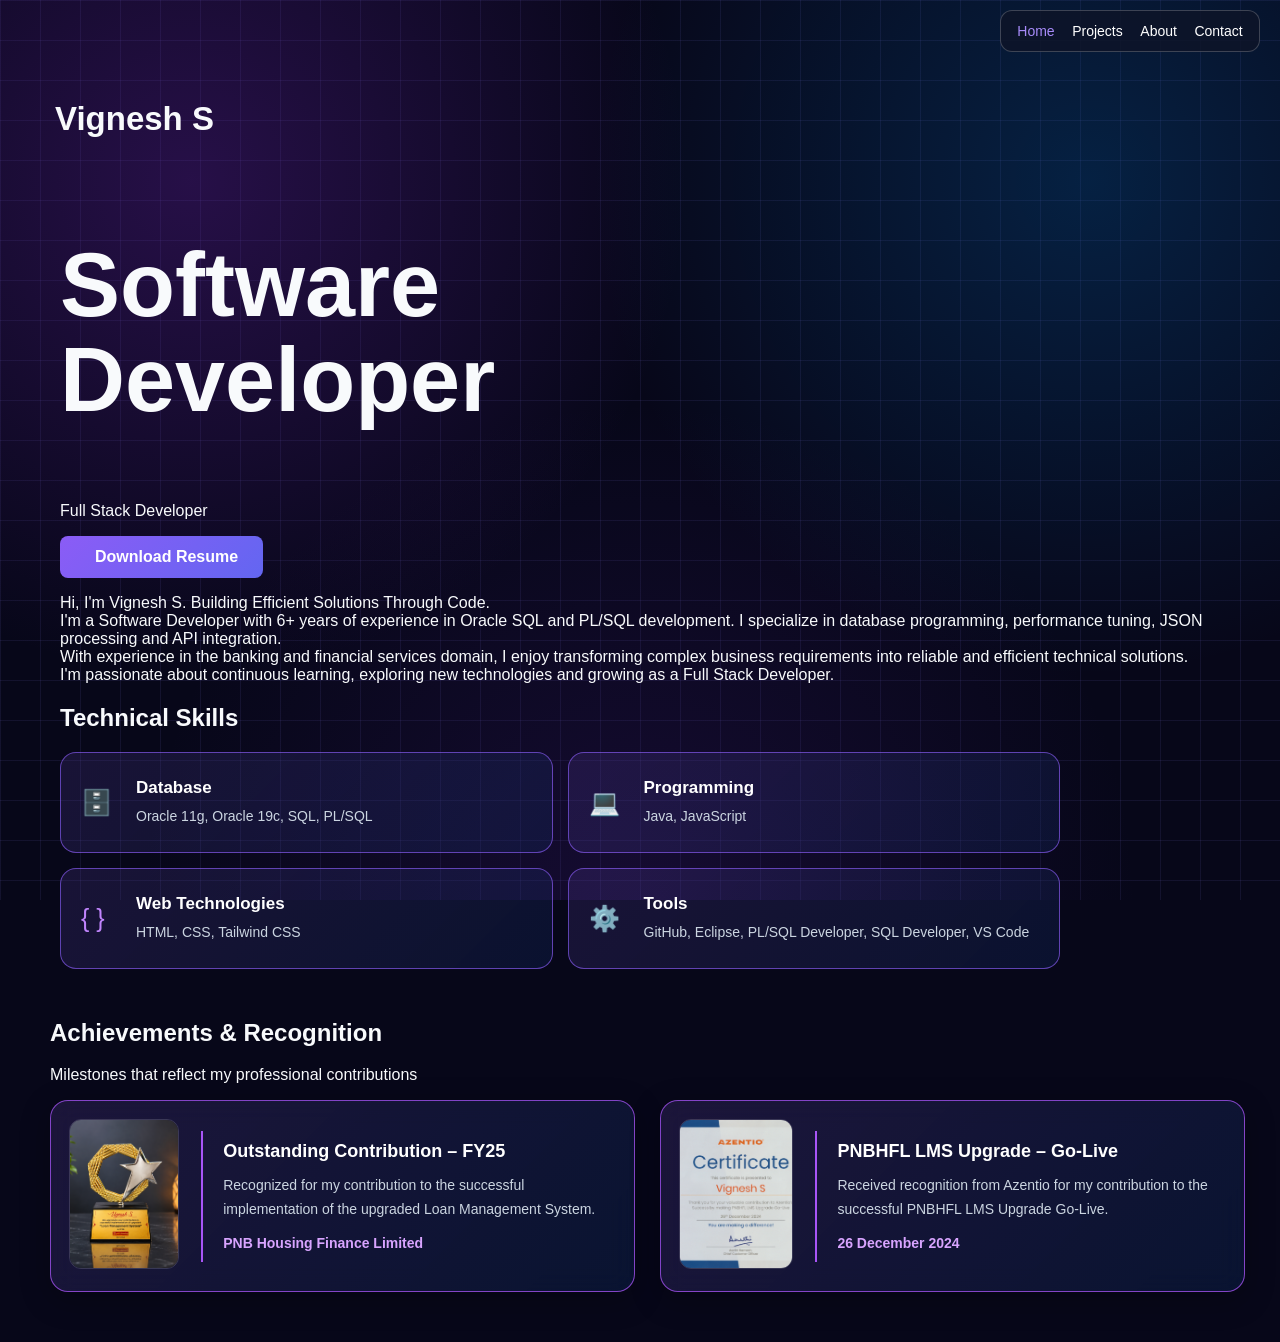
==== index.html @ 9f53a82e "update 9" ====
<!DOCTYPE html>
<html lang="en">

<head>
    <meta charset="UTF-8">
    <meta name="viewport" content="width=device-width, initial-scale=1.0">

    <title>Vignesh | Software Developer</title>
    <link rel="stylesheet" href="my_career.css">
<!-- Navigation -->
<header class="navbar">
    <nav class="nav-menu">
        <a href="index.html" class="active">Home</a>
        <a href="Projects.html">Projects</a>
        <a href="about.html">About</a>
        <a href="contact.html">Contact</a>
    </nav>
</header>
</head>

<body>

    <!-- Header -->
    <header class="header">
        <h2 style="margin :100px 30px ;">Vignesh S</h2>
    </header>

    <!-- Main introduction -->
    <main>

        <section class="hero">

            <h1>
                Software<br>
                Developer
            </h1>

            <p class="subtitle">
                Full Stack Developer
            </p>
            
            <a href="image/Vignesh_Resume.pdf" download="Vignesh_Resume.pdf"class="resume-btn">
            <i class="fas fa-download"></i>
                Download Resume
            </a>

            <div class="about">
                <p>
                    Hi, I'm Vignesh S. Building Efficient Solutions Through Code.
                    <br>
                    I'm a Software Developer with 6+ years of experience in Oracle SQL and PL/SQL development.
                    I specialize in database programming, performance tuning, JSON processing and API integration.
                    <br>
                    With experience in the banking and financial services domain,
                    I enjoy transforming complex business requirements into reliable and efficient technical solutions.
                    <br>
                    I'm passionate about continuous learning, exploring new technologies
                    and growing as a Full Stack Developer.
                </p>
            </div>

        </section>

        <!-- Technical Skills -->
<section class="skills-section">

    <h2 class="section-title">Technical Skills</h2>

    <div class="skills-container">

        <!-- Database -->
        <div class="skill-card">
            <div class="skill-icon">🗄️</div>

            <div class="skill-info">
                <h3>Database</h3>
                <p>Oracle 11g, Oracle 19c, SQL, PL/SQL</p>
            </div>
        </div>

        <!-- Programming -->
        <div class="skill-card">
            <div class="skill-icon">💻</div>

            <div class="skill-info">
                <h3>Programming</h3>
                <p>Java, JavaScript</p>
            </div>
        </div>

        <!-- Web Technologies -->
        <div class="skill-card">
            <div class="skill-icon">{ }</div>

            <div class="skill-info">
                <h3>Web Technologies</h3>
                <p>HTML, CSS, Tailwind CSS</p>
            </div>
        </div>

        <!-- Tools -->
        <div class="skill-card">
            <div class="skill-icon">⚙️</div>

            <div class="skill-info">
                <h3>Tools</h3>
                <p>GitHub, Eclipse, PL/SQL Developer, SQL Developer, VS Code</p>
            </div>
        </div>

    </div>
</section>


         <!-- Achievements -->
        <section class="achievement-section">

            <div class="section-abt-title">
                <h1>Achievements & Recognition</h1>
                <p>
                    Milestones that reflect my professional contributions
                </p>
            </div>

            <div class="achievements">

                <!-- Trophy -->
                <div class="achievement-card">

                    <a href="image/Achievement_Trophy_Display.png"
                       target="_blank">

                       <img src="image/Achievement_Trophy_Display.png"
                                alt="Achievement Trophy">
                    </a>

                    <div class="achievement-content">

                        <h3>Outstanding Contribution – FY25</h3>

                        <p>
                            Recognized for my contribution to the
                            successful implementation of the upgraded
                            Loan Management System.
                        </p>

                        <span class="achievement-date">
                            PNB Housing Finance Limited
                        </span>

                    </div>
                </div>

                <!-- Certificate -->
                <div class="achievement-card">

                    <a href="image/certificate_LMS_live.jpeg"
                       target="_blank">

                        <img src="image/certificate_LMS_live.jpeg"
                                alt="Azentio Certificate">
                    </a>

                    <div class="achievement-content">

                        <h3>PNBHFL LMS Upgrade – Go-Live</h3>

                        <p>
                            Received recognition from Azentio for
                            my contribution to the successful PNBHFL
                            LMS Upgrade Go-Live.
                        </p>

                        <span class="achievement-date">
                            26 December 2024
                        </span>

                    </div>
                </div>

            </div>
        </section>

    </main>

</body>
</html>
---- my_career.css ----
/* =========================================
   GLOBAL STYLES
========================================= */

* {
    box-sizing: border-box;
}

html {
    scroll-behavior: smooth;
}

body {
    margin: 0;
    min-height: 100vh;
    font-family: Arial, sans-serif;
    color: #f8fafc;
    background-color: #070719;

    background-image:
        radial-gradient(
            circle at 15% 20%,
            rgba(112, 35, 180, 0.30),
            transparent 38%
        ),
        radial-gradient(
            circle at 85% 20%,
            rgba(0, 110, 190, 0.25),
            transparent 38%
        ),
        radial-gradient(
            circle at 50% 100%,
            rgba(80, 30, 150, 0.20),
            transparent 45%
        ),
        linear-gradient(
            to bottom,
            rgba(150, 140, 255, 0.09) 1px,
            transparent 1px
        ),
        linear-gradient(
            to right,
            rgba(150, 140, 255, 0.09) 1px,
            transparent 1px
        );

    background-size:
        auto,
        auto,
        auto,
        40px 40px,
        40px 40px;

    background-attachment: fixed;
}

img {
    max-width: 100%;
}

a {
    transition: 0.3s ease;
}


/* =========================================
   NAVIGATION
========================================= */

/* /*not fixed nav
.navbar {
    display: flex;
    justify-content: flex-end;
    padding: 10px 20px;
    width: 100%;
    z-index: 1000;
}*/

.navbar {
    position: fixed;
    top: 10px;
    right: 20px;
    z-index: 1000;
    display: flex;
    justify-content: flex-end;
}

.nav-menu {
    display: flex;
    align-items: center;
    justify-content: space-around;
    gap: 15px;
    width: 260px;
    padding: 12px 15px;

    background: rgba(15, 20, 40, 0.85);
    border: 1px solid rgba(255, 255, 255, 0.2);
    border-radius: 12px;
}

.nav-menu a {
    color: #ffffff;
    text-decoration: none;
    font-size: 14px;
    white-space: nowrap;
}

.nav-menu a:hover,
.nav-menu a.active {
    color: #a78bfa;
}


/* =========================================
   HEADER
========================================= */

.header {
    margin-left: 25px;
    font-size: 22px;
}


/* =========================================
   HOME - HERO SECTION
========================================= */

.hero {
    margin: 70px 0 0 60px;
}

.hero h1 {
    font-size: 90px;
    line-height: 1.05;
}

.section-title {
    margin-left: 60px;
}


/* =========================================
   RESUME BUTTON
========================================= */

.resume-btn {
    display: inline-flex;
    align-items: center;
    gap: 10px;
    padding: 12px 25px;

    background: linear-gradient(
        135deg,
        #8b5cf6,
        #6366f1
    );

    color: #ffffff;
    text-decoration: none;
    font-size: 16px;
    font-weight: 600;
    border-radius: 8px;
    transition: 0.3s ease;
}

.resume-btn:hover {
    transform: translateY(-3px);
    box-shadow: 0 5px 20px rgba(139, 92, 246, 0.4);
}


/* =========================================
   TECHNICAL SKILLS
========================================= */

.skills-container {
    display: grid;
    grid-template-columns: repeat(2, minmax(0, 1fr));
    gap: 15px;

    margin-left: 60px;
    margin-right: 60px;

    max-width: 1000px;
}

.skill-card {
    display: flex;
    align-items: center;
    gap: 20px;
    min-width: 0;
    padding: 25px 20px;

    background: linear-gradient(
        135deg,
        rgba(91, 65, 160, 0.22),
        rgba(20, 45, 100, 0.30)
    );

    border: 1px solid rgba(139, 92, 246, 0.65);
    border-radius: 16px;
    transition: all 0.3s ease;
}

.skill-icon {
    font-size: 25px;
    color: #c084fc;
    min-width: 35px;
    flex-shrink: 0;
}

.skill-info {
    display: flex;
    flex-direction: column;
    align-items: flex-start;
    gap: 8px;
    min-width: 0;
}

.skill-info h3 {
    color: #ffffff;
    font-size: 17px;
    margin: 0;
}

.skill-info p {
    color: #cbd5e1;
    font-size: 14px;
    line-height: 1.5;
    margin: 0;
    overflow-wrap: break-word;
}

.skill-card:hover {
    transform: translateY(-5px);
    border-color: #c084fc;
    box-shadow: 0 0 15px rgba(168, 85, 247, 0.35);
}


/* =========================================
   ACHIEVEMENTS SECTION
========================================= */

.achievement-section {
    margin: 50px 35px 50px 50px;
    border-radius: 20px;
}

.achievements {
    display: grid;
    grid-template-columns: repeat(2, minmax(0, 1fr));
    gap: 25px;
}

.achievement-card {
    display: flex;
    align-items: center;
    gap: 22px;
    min-width: 0;
    padding: 18px;

    background: linear-gradient(
        135deg,
        rgba(91, 65, 160, 0.25),
        rgba(15, 45, 95, 0.35)
    );

    border: 1px solid rgba(168, 85, 247, 0.75);
    border-radius: 18px;
    backdrop-filter: blur(12px);

    box-shadow: 0 8px 30px rgba(0, 0, 0, 0.25);
    transition: all 0.3s ease;
}

.achievement-card:hover {
    transform: translateY(-6px);
    border-color: #c084fc;

    box-shadow:
        0 0 20px rgba(168, 85, 247, 0.35),
        0 10px 35px rgba(0, 0, 0, 0.35);
}

.achievement-card img {
    width: 190px;
    height: 150px;
    object-fit: cover;
    object-position: center;

    border-radius: 12px;
    border: 1px solid rgba(255, 255, 255, 0.15);

    flex-shrink: 0;
}

.achievement-card img:hover {
    transform: scale(1.03);
}

.achievement-content {
    min-width: 0;
    padding: 10px 0 10px 20px;
    border-left: 2px solid #a855f7;
}

.achievement-content h3 {
    color: #ffffff;
    font-size: 18px;
    margin: 0 0 12px;
}

.achievement-content p {
    color: #cbd5e1;
    font-size: 14px;
    line-height: 1.7;
    margin: 0 0 12px;
    overflow-wrap: break-word;
}

.achievement-date {
    color: #d8a4ff;
    font-weight: bold;
    font-size: 14px;
}


/* =========================================
   CONTACT PAGE - EXISTING CONTACT CARDS
========================================= */

.contact-container {
    max-width: 1100px;
    margin: 100px auto 50px;
    padding: 20px;
}

.contact-heading {
    text-align: center;
    margin-bottom: 40px;
}

.contact-heading h1 {
    font-size: 36px;
    margin-bottom: 12px;
}

.contact-heading p {
    color: #b8b8d0;
}

.contact-content {
    display: grid;
    grid-template-columns: 0.8fr 1.3fr;
    gap: 25px;
}

.contact-details,
.contact-form-section,
.availability-section {
    background: rgba(30, 35, 75, 0.65);
    border: 1px solid #7544c8;
    border-radius: 18px;
    padding: 30px;
}

.contact-details h2,
.contact-form-section h2 {
    margin-bottom: 15px;
}

.contact-details > p,
.contact-form-section > p {
    color: #b8b8d0;
    margin-bottom: 25px;
}

.contact-item {
    display: flex;
    align-items: center;
    gap: 18px;
    margin: 25px 0;
}

.contact-item > span {
    font-size: 25px;
}

.contact-item h3 {
    margin-bottom: 5px;
}

.contact-item p,
.contact-item a {
    color: #c5b5e8;
    text-decoration: none;
}

.form-row {
    display: grid;
    grid-template-columns: 1fr 1fr;
    gap: 20px;
}

.form-group {
    display: flex;
    flex-direction: column;
    gap: 9px;
    margin-bottom: 20px;
}

.form-group label {
    font-weight: 600;
}

.form-group input,
.form-group textarea {
    width: 100%;
    box-sizing: border-box;
    padding: 13px;
    background: rgba(255, 255, 255, 0.05);
    border: 1px solid #7776a9;
    border-radius: 9px;
    color: white;
    font-family: inherit;
    outline: none;
}

.form-group input:focus,
.form-group textarea:focus {
    border-color: #a855f7;
}

.form-group textarea {
    resize: vertical;
}

.send-btn {
    padding: 13px 25px;
    background: linear-gradient(135deg, #9333ea, #6366f1);
    color: white;
    border: none;
    border-radius: 9px;
    font-weight: bold;
    cursor: pointer;
}

.send-btn:hover {
    transform: translateY(-2px);
    box-shadow: 0 5px 18px rgba(147, 51, 234, 0.4);
}

.availability-section {
    display: grid;
    grid-template-columns: 1fr 1fr;
    gap: 25px;
    margin-top: 30px;
}

.availability-section p {
    color: #c5c5df;
    margin-top: 10px;
}

@media (max-width: 768px) {
    .contact-content,
    .availability-section,
    .form-row {
        grid-template-columns: 1fr;
    }

    .contact-container {
        margin-top: 80px;
    }
}



/* =========================================
   PROJECTS PAGE
========================================= */

.projects-section {
    width: 100%;
    max-width: 1100px;
    margin: 70px auto;
    padding: 0 25px;
}

.projects-heading {
    text-align: center;
    margin-bottom: 45px;
}

.projects-heading h1 {
    font-size: 38px;
    margin-bottom: 12px;
}

.projects-heading p {
    color: #999;
    max-width: 600px;
    margin: auto;
    line-height: 1.7;
}

.projects-container {
    display: grid;
    grid-template-columns: minmax(0, 1fr);
    gap: 25px;
}

.project-card {
    min-width: 0;
    padding: 25px;
    margin: 10px;

    background: linear-gradient(
        135deg,
        rgba(91, 65, 160, 0.25),
        rgba(15, 45, 95, 0.35)
    );

    border: 1px solid rgba(168, 85, 247, 0.75);
    border-radius: 18px;
    backdrop-filter: blur(12px);

    box-shadow: 0 8px 30px rgba(0, 0, 0, 0.25);
    transition: all 0.3s ease;
}

.project-card:hover {
    transform: translateY(-6px);
    border-color: #3b82f6;
}

.project-top {
    display: flex;
    justify-content: space-between;
    align-items: center;
    gap: 10px;
    margin-bottom: 25px;
}

.project-type {
    background: #252d3b;
    color: #60a5fa;
    padding: 7px 12px;
    border-radius: 20px;
    font-size: 11px;
}

.project-icon {
    font-size: 28px;
}

.project-card h2 {
    font-size: 21px;
    margin-bottom: 8px;
}

.project-category {
    color: #60a5fa;
    font-size: 13px;
    margin-bottom: 15px;
}

.project-description {
    color: #aaa;
    font-size: 14px;
    line-height: 1.7;
    min-height: auto;
}

.tech-stack {
    display: flex;
    flex-wrap: wrap;
    gap: 8px;
    margin: 20px 0;
}

.tech-stack span {
    background: #292929;
    color: #ddd;
    padding: 7px 10px;
    border-radius: 6px;
    font-size: 11px;
}

.project-footer {
    display: flex;
    justify-content: space-between;
    flex-wrap: wrap;
    gap: 10px;

    color: #888;
    font-size: 11px;
    border-top: 1px solid #333;
    padding-top: 15px;
}

.github-link {
    display: inline-block;
    color: #60a5fa;
    text-decoration: none;
    margin-top: 20px;
    font-size: 13px;
}

.github-link:hover {
    color: white;
}


/* =========================================
   ABOUT PAGE
========================================= */

.container {
    width: calc(100% - 40px);
    max-width: 1000px;
    margin: 70px auto;
    padding: 20px;

    background: linear-gradient(
        135deg,
        rgba(91, 65, 160, 0.25),
        rgba(15, 45, 95, 0.35)
    );

    border: 1px solid rgba(168, 85, 247, 0.75);
    border-radius: 18px;
    backdrop-filter: blur(12px);

    box-shadow: 0 8px 30px rgba(0, 0, 0, 0.25);
}

.about-card {
    padding: 35px;
    margin-bottom: 30px;

    background: linear-gradient(
        135deg,
        rgba(91, 65, 160, 0.25),
        rgba(15, 45, 95, 0.35)
    );

    border: 1px solid rgba(168, 85, 247, 0.75);
    border-radius: 18px;
    backdrop-filter: blur(12px);

    box-shadow: 0 8px 30px rgba(0, 0, 0, 0.25);
    transition: all 0.3s ease;
}

.about-profile {
    display: flex;
    align-items: center;
    gap: 30px;
    padding: 25px;
    margin-bottom: 25px;
}

.about-profile img {
    width: 160px;
    height: 160px;
    border-radius: 50%;
    object-fit: cover;
    border: 3px solid #a855f7;
    flex-shrink: 0;
}

.profile-info h2 {
    color: white;
    margin-bottom: 8px;
}

.profile-info h3 {
    color: #c084fc;
    margin-bottom: 12px;
}

.profile-info p {
    color: #cbd5e1;
    line-height: 1.7;
}

.vision {
    text-align: center;
    background: #172033;
    color: white;
    padding: 40px 25px;
    border-radius: 12px;
    margin-top: 50px;
}

.vision h2 {
    margin: 0 0 12px;
}

.vision p {
    max-width: 750px;
    margin: auto;
    color: #d1d5db;
}


/* =========================================
   FOOTER
========================================= */

.about-footer {
    background: #172033;
    color: white;
    text-align: center;
    padding: 20px;
    margin-top: 50px;
}

.about-footer p {
    margin: 0;
}


/* =========================================
   TABLET RESPONSIVE
   768px and below
========================================= */

@media screen and (max-width: 768px) {

    body {
        overflow-x: hidden;
    }

    /* Navigation */
    .navbar {
    position: fixed;
    top: 10px;
    right: 10px;
    left: 10px;
    justify-content: center;
    padding: 0;
}
 /*   .navbar {
        position: static;
        justify-content: center;
        padding: 12px 15px;
    }*/

    .nav-menu {
        width: 100%;
        max-width: 450px;
        gap: 8px;
    }

    .nav-menu a {
        font-size: 13px;
    }

    /* Home */
    .hero {
        margin: 40px 25px 0;
    }

    .hero h1 {
        font-size: clamp(42px, 8vw, 65px);
    }

    .section-title {
        margin-left: 25px;
    }

    /* Skills */
    .skills-container {
        grid-template-columns: repeat(2, minmax(0, 1fr));
        margin: 20px 25px;
        gap: 15px;
    }

    .skill-card {
        padding: 18px;
        gap: 12px;
    }

    .skill-info {
        flex: 1;
    }

    /* Achievements */
    .achievement-section {
        margin: 40px 25px;
    }

    .achievements {
        grid-template-columns: 1fr;
    }

    .achievement-card {
        gap: 15px;
    }

    /* Projects */
    .projects-section {
        margin: 45px auto;
        padding: 0 20px;
    }

    .project-card {
        margin: 0;
    }

    /* About */
    .container {
        width: calc(100% - 40px);
        margin: 40px auto;
    }

    .about-card {
        padding: 22px;
    }

    /* Contact */
    .contact-section {
        width: 100%;
        margin: 40px auto;
        padding: 20px;
    }
}


/* =========================================
   MOBILE RESPONSIVE
   480px and below
========================================= */

@media screen and (max-width: 480px) {

    body {
        font-size: 14px;
    }

    /* Navigation */
    /*.navbar {
        padding: 10px;
    }*/
    .navbar {
    position: fixed;
    top: 10px;
    right: 10px;
    left: 10px;
    justify-content: center;
    padding: 0;
}

    .nav-menu {
        width: 100%;
        gap: 3px;
        padding: 11px 7px;
    }

    .nav-menu a {
        font-size: 12px;
    }

    /* Header */
    .header {
        margin: 15px;
        font-size: 18px;
    }

    /* Hero */
    .hero {
        margin: 35px 18px 0;
    }

    .hero h1 {
        font-size: clamp(34px, 10vw, 46px);
        line-height: 1.1;
    }

    .hero p {
        font-size: 14px;
        line-height: 1.6;
        overflow-wrap: break-word;
    }

    .resume-btn {
        padding: 11px 18px;
        font-size: 14px;
    }

    /* Section headings */
    .section-title {
        margin: 25px 18px 15px;
        font-size: 23px;
    }

    /* Skills */
    .skills-container {
        grid-template-columns: 1fr;
        margin: 15px 18px;
        gap: 12px;
    }

    .skill-card {
        padding: 16px;
        gap: 14px;
        border-radius: 13px;
    }

    .skill-icon {
        font-size: 23px;
        min-width: 30px;
    }

    .skill-info h3 {
        font-size: 15px;
    }

    .skill-info p {
        font-size: 13px;
        line-height: 1.6;
    }

    /* Achievements */
    .achievement-section {
        margin: 30px 18px;
    }

    .achievements {
        grid-template-columns: 1fr;
        gap: 18px;
    }

    .achievement-card {
        flex-direction: column;
        align-items: stretch;
        padding: 15px;
        gap: 12px;
    }

    .achievement-card img {
        width: 100%;
        height: 170px;
        object-fit: contain;
    }

    .achievement-content {
        border-left: none;
        border-top: 2px solid #a855f7;
        padding: 12px 0 0;
    }

    .achievement-content h3 {
        font-size: 16px;
        line-height: 1.4;
    }

    .achievement-content p {
        font-size: 13px;
        line-height: 1.6;
    }

    .achievement-date {
        font-size: 12px;
    }

    /* Projects */
    .projects-section {
        margin: 35px auto;
        padding: 0 15px;
    }

    .projects-heading {
        margin-bottom: 30px;
    }

    .projects-heading h1 {
        font-size: 28px;
    }

    .projects-heading p {
        font-size: 13px;
    }

    .project-card {
        padding: 18px;
        margin: 0;
    }

    .project-card h2 {
        font-size: 18px;
        line-height: 1.4;
    }

    .project-description {
        font-size: 13px;
        line-height: 1.6;
    }

    .project-footer {
        flex-direction: column;
    }

    /* About */
    .container {
        width: calc(100% - 24px);
        margin: 25px auto;
        padding: 12px;
    }

    .about-profile {
        flex-direction: column;
        text-align: center;
        gap: 15px;
        padding: 15px;
    }

    .about-profile img {
        width: 120px;
        height: 120px;
    }

    .about-card {
        padding: 17px;
        margin-bottom: 15px;
    }

    .vision {
        padding: 25px 15px;
        margin-top: 25px;
    }

    /* Contact cards */
    .contact-section {
        margin: 25px auto;
        padding: 15px;
    }

    .contact-section h1 {
        font-size: 28px;
    }

    .contact-container {
        grid-template-columns: 1fr;
    }

    .contact-card {
        padding: 15px;
    }

    /* Footer */
    .about-footer {
        padding: 18px 12px;
        margin-top: 30px;
    }
}


/* =========================================
   VERY SMALL MOBILE
   350px and below
========================================= */

@media screen and (max-width: 350px) {

    .nav-menu {
        gap: 2px;
        padding: 10px 4px;
    }

    .nav-menu a {
        font-size: 11px;
    }

    .hero h1 {
        font-size: 32px;
    }

    .skill-card {
        padding: 13px;
        gap: 10px;
    }

    .achievement-card {
        padding: 12px;
    }

    .project-card {
        padding: 14px;
    }
}
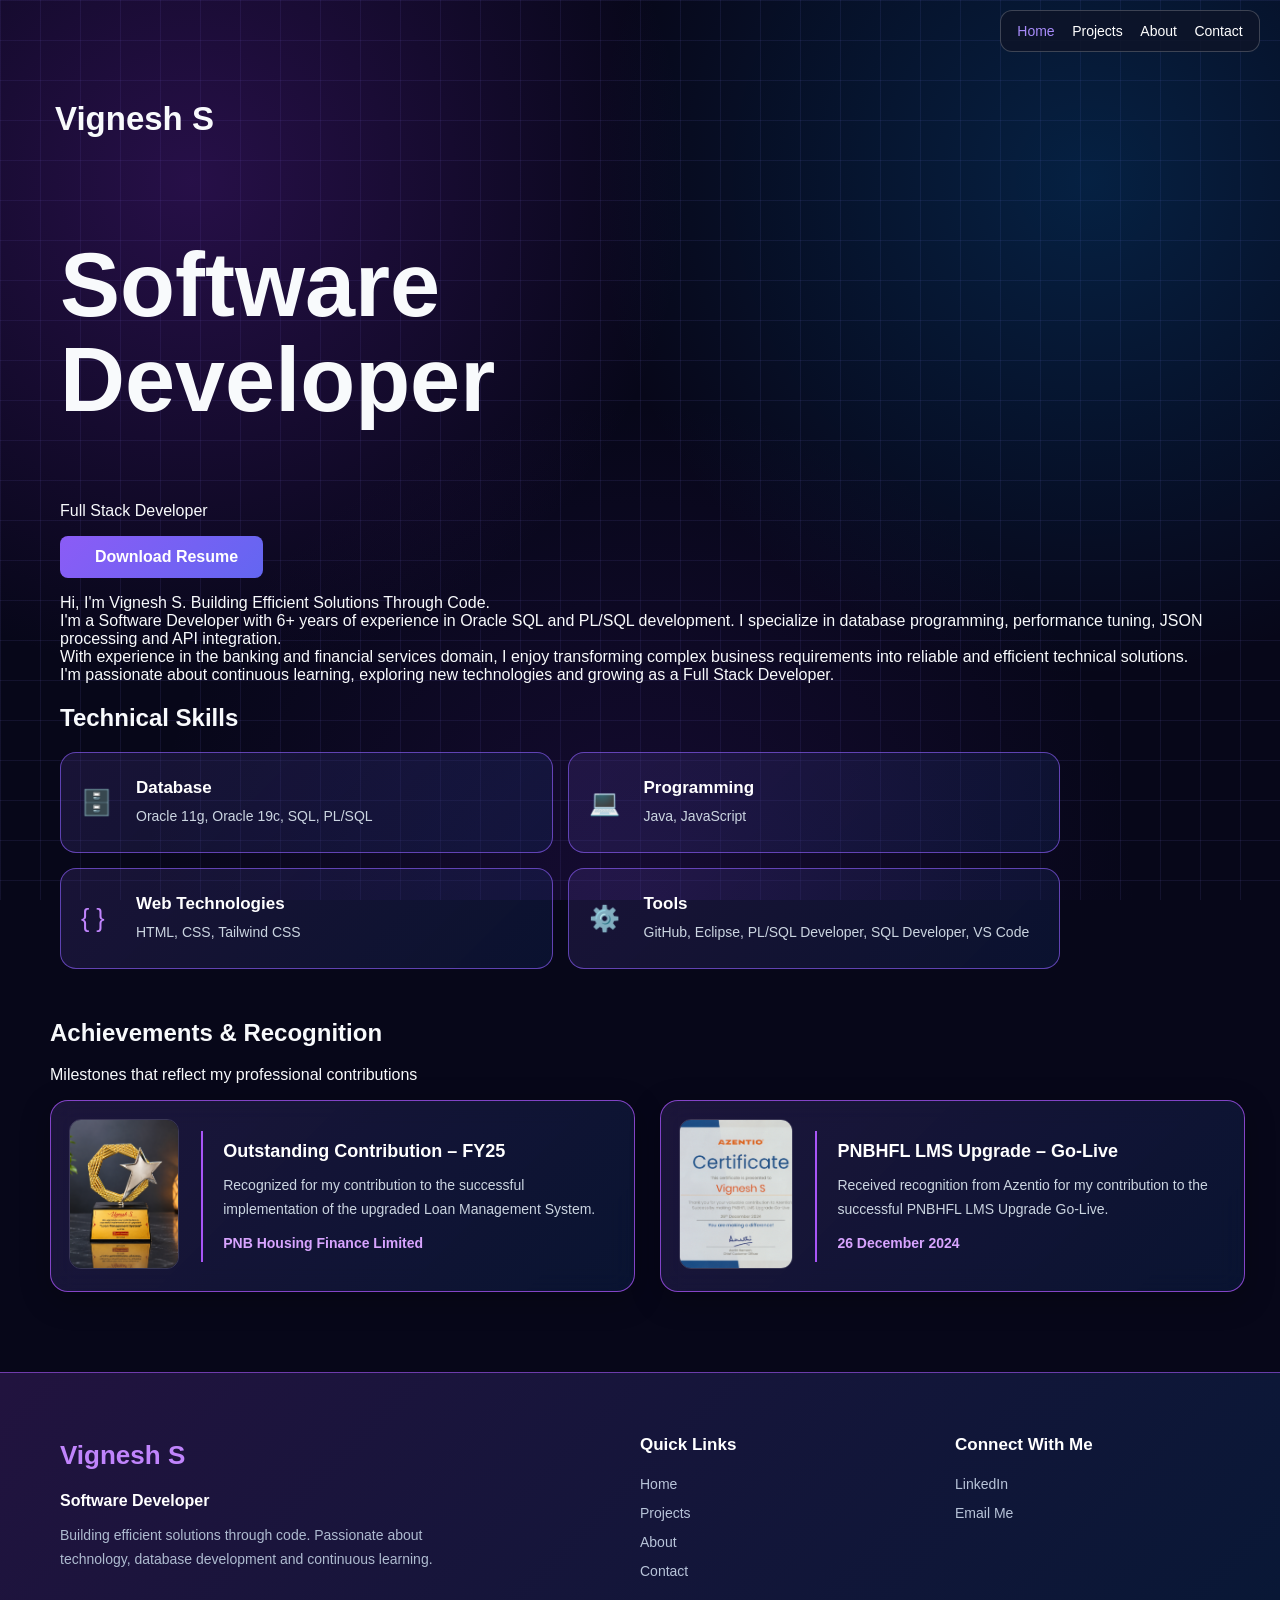
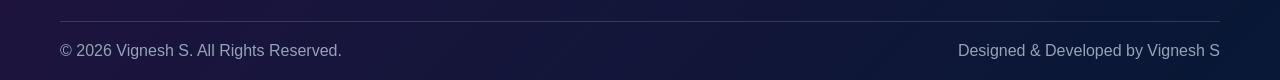
==== commit 96da1371: "update 12" ====
--- a/index.html
+++ b/index.html
@@ -182,7 +182,59 @@
             </div>
         </section>
 
-    </main>
+
+<!-- Footer -->
+<footer class="main-footer">
+
+    <div class="footer-content">
+
+        <div class="footer-brand">
+            <h2>Vignesh S</h2>
+            <h4>Software Developer</h4>
+            <p>
+                Building efficient solutions through code.
+                Passionate about technology, database development
+                and continuous learning.
+            </p>
+        </div>
+
+        <div class="footer-links">
+            <h3>Quick Links</h3>
+            <a href="index.html">Home</a>
+            <a href="Projects.html">Projects</a>
+            <a href="about.html">About</a>
+            <a href="contact.html">Contact</a>
+        </div>
+
+        <div class="footer-social">
+            <h3>Connect With Me</h3>
+
+           <!-- <a href="https://github.com/vignesh00224"
+               target="_blank" rel="noopener noreferrer">
+                GitHub
+            </a>-->
+
+            <a href="https://www.linkedin.com/in/vignesh-s-976743348/"
+               target="_blank" rel="noopener noreferrer">
+                LinkedIn
+            </a>
+
+            <a href="mailto:vigneshz2021@gmail.com">
+                Email Me
+            </a>
+        </div>
+
+    </div>
+
+    <div class="footer-bottom">
+        <p>© 2026 Vignesh S. All Rights Reserved.</p>
+        <p>Designed & Developed by Vignesh S</p>
+    </div>
+
+</footer>
+
+
+</main>
 
 </body>
 </html>
--- a/my_career.css
+++ b/my_career.css
@@ -327,6 +327,138 @@
 }
 
 
+/* =================================
+   HOME PAGE FOOTER
+================================= */
+
+.main-footer {
+    margin-top: 80px;
+    padding: 45px 60px 20px;
+
+    background: linear-gradient(
+        135deg,
+        rgba(35, 20, 65, 0.95),
+        rgba(8, 25, 55, 0.95)
+    );
+
+    border-top: 1px solid rgba(168, 85, 247, 0.6);
+}
+
+.footer-content {
+    display: grid;
+    grid-template-columns: 2fr 1fr 1fr;
+    gap: 50px;
+    max-width: 1200px;
+    margin: auto;
+    padding-bottom: 35px;
+}
+
+.footer-brand h2 {
+    color: #c084fc;
+    font-size: 26px;
+    margin-bottom: 8px;
+}
+
+.footer-brand h4 {
+    color: white;
+    margin-bottom: 12px;
+}
+
+.footer-brand p {
+    color: #aebbd0;
+    font-size: 14px;
+    line-height: 1.7;
+    max-width: 400px;
+}
+
+.footer-links,
+.footer-social {
+    display: flex;
+    flex-direction: column;
+    gap: 13px;
+}
+
+.footer-links h3,
+.footer-social h3 {
+    color: white;
+    font-size: 17px;
+    margin-bottom: 8px;
+}
+
+.footer-links a,
+.footer-social a {
+    color: #b8c4d9;
+    text-decoration: none;
+    font-size: 14px;
+    transition: 0.3s;
+}
+
+.footer-links a:hover,
+.footer-social a:hover {
+    color: #c084fc;
+    transform: translateX(4px);
+}
+
+.footer-bottom {
+    max-width: 1200px;
+    margin: auto;
+    padding-top: 20px;
+    border-top: 1px solid rgba(255,255,255,0.15);
+
+    display: flex;
+    justify-content: space-between;
+    flex-wrap: wrap;
+    gap: 10px;
+}
+
+.footer-bottom p {
+    color: #94a3b8;
+    font-size: 16px;
+    margin: 0;
+}
+
+/* Mobile Footer */
+
+@media (max-width: 768px) {
+
+    .main-footer {
+        padding: 35px 20px 20px;
+        margin-top: 50px;
+    }
+
+    .footer-content {
+        grid-template-columns: 1fr 1fr;
+        gap: 30px;
+    }
+
+    .footer-brand {
+        grid-column: 1 / -1;
+    }
+
+    .footer-bottom {
+        flex-direction: column;
+        align-items: center;
+        text-align: center;
+    }
+}
+
+@media (max-width: 480px) {
+
+    .footer-content {
+        grid-template-columns: 1fr;
+        gap: 25px;
+    }
+
+    .footer-brand {
+        grid-column: auto;
+    }
+
+    .footer-bottom {
+        line-height: 1.6;
+    }
+}
+
+
 /* =========================================
    CONTACT PAGE - EXISTING CONTACT CARDS
 ========================================= */
@@ -582,11 +714,12 @@
 }
 
 .tech-stack span {
-    background: #292929;
+    background-color:  #5558fc;
     color: #ddd;
     padding: 7px 10px;
     border-radius: 6px;
     font-size: 11px;
+
 }
 
 .project-footer {
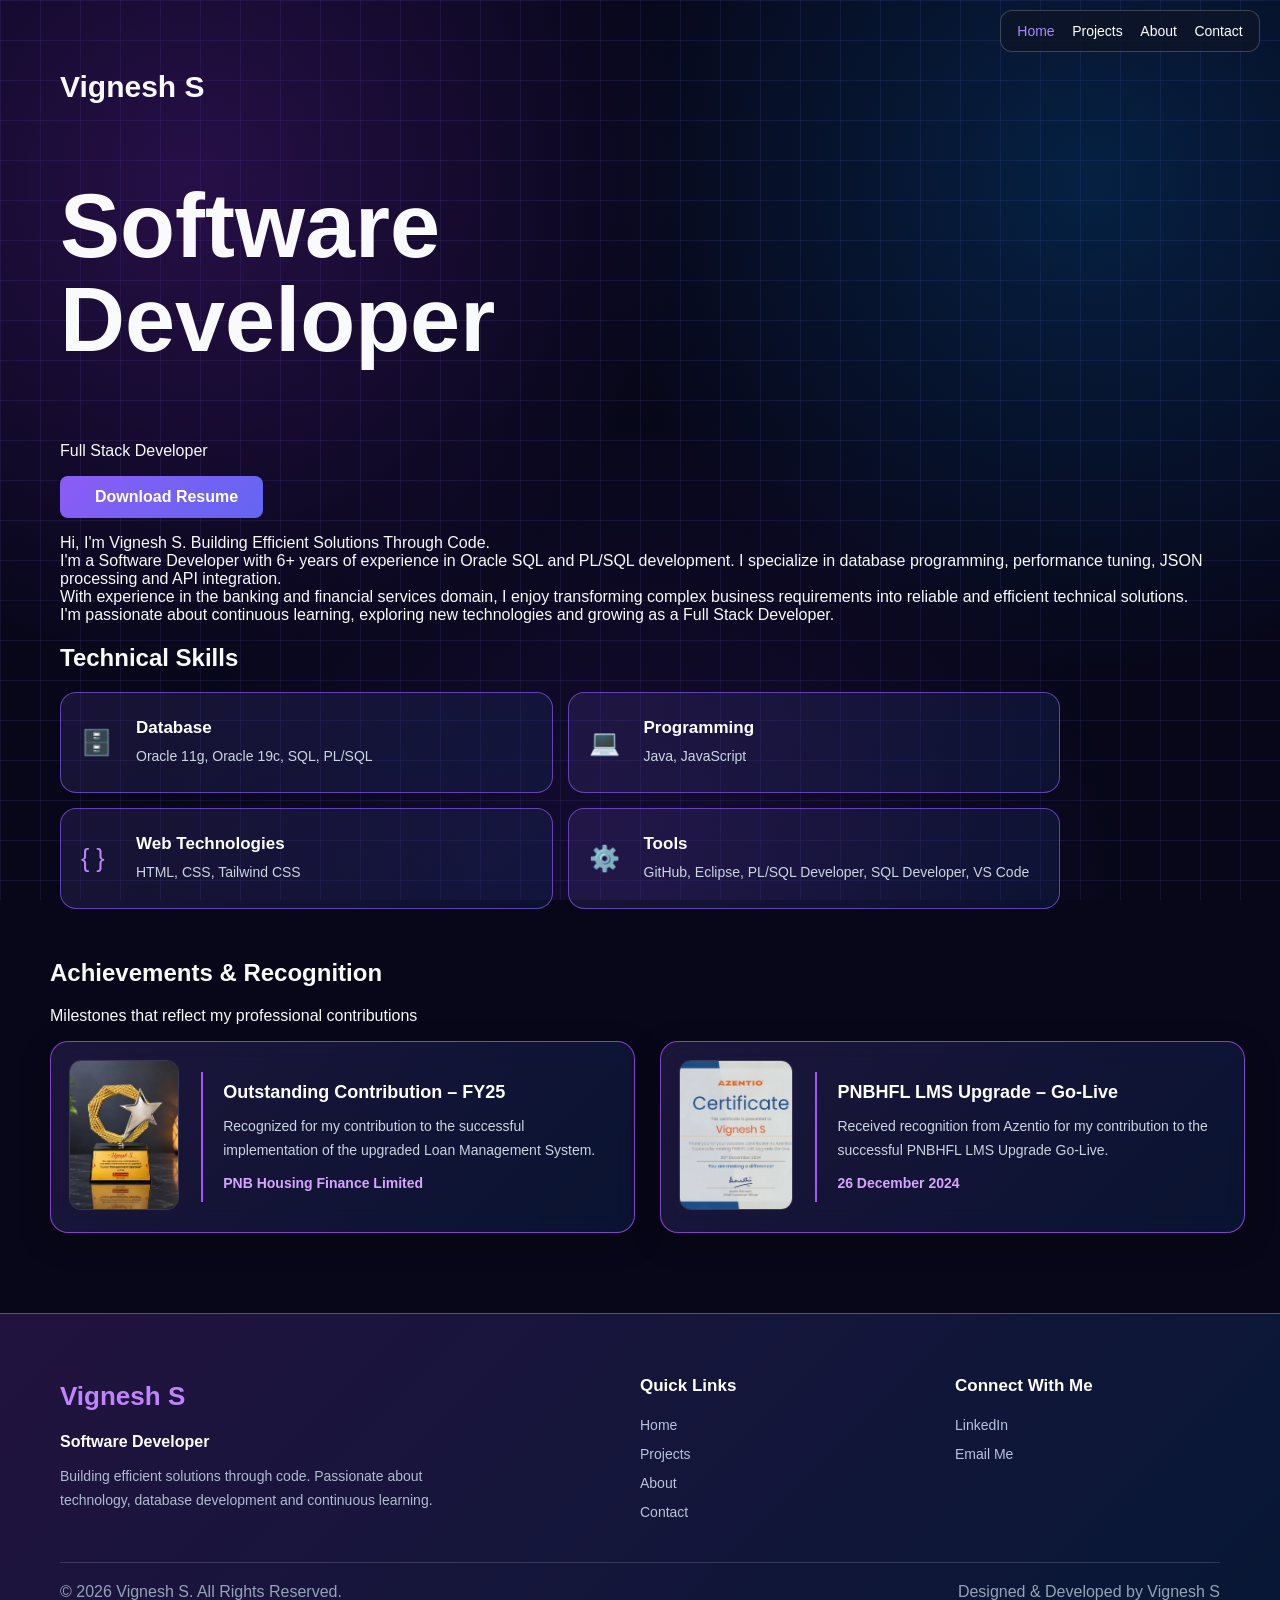
==== commit f38f5606: "update 16" ====
--- a/index.html
+++ b/index.html
@@ -5,7 +5,8 @@
 <head>
     <meta charset="UTF-8">
     <meta name="viewport" content="width=device-width, initial-scale=1.0">
-
+    
+    <link rel="icon" type="image/svg+xml" href="image/favicon.svg">
     <title>Vignesh | Software Developer</title>
     <link rel="stylesheet" href="my_career.css">
 <!-- Navigation -->
@@ -19,12 +20,39 @@
 </header>
 </head>
 
+    <!-- Header -->
+     <h2 class="logo" id="secretTrigger" style="margin :70px 60px ;">Vignesh S</h2>
+
+    <div id="secretMessage" class="secret-message">
+        ✨ Shaya ♡ A little secret, kept forever in my heart.
+    </div>
+<script>
+    const trigger = document.getElementById("secretTrigger");
+    const message = document.getElementById("secretMessage");
+
+    let clickCount = 0;
+
+    trigger.addEventListener("click", () => {
+        clickCount++;
+
+        if (clickCount === 5) {
+            message.classList.add("show");
+
+            setTimeout(() => {
+                message.classList.remove("show");
+            }, 4000);
+
+            clickCount = 0;
+        }
+    });
+</script>
+
 <body>
 
-    <!-- Header -->
+<!--
     <header class="header">
         <h2 style="margin :100px 30px ;">Vignesh S</h2>
-    </header>
+    </header>-->
 
     <!-- Main introduction -->
     <main>
--- a/my_career.css
+++ b/my_career.css
@@ -63,6 +63,38 @@
     transition: 0.3s ease;
 }
 
+.logo {
+    cursor: pointer;
+    user-select: none;
+    font-size: 30px;
+}
+
+.secret-message {
+    position: fixed;
+    left: 50%;
+    bottom: 35px;
+    transform: translateX(-50%) translateY(20px);
+    background: linear-gradient(135deg, #54258e, #173e83);
+    color: white;
+    padding: 16px 25px;
+    border: 1px solid #a855f7;
+    border-radius: 12px;
+    box-shadow: 0 0 25px rgba(168, 85, 247, 0.4);
+    opacity: 0;
+    visibility: hidden;
+    transition: 0.4s ease;
+    z-index: 9999;
+    text-align: center;
+    width: max-content;
+    max-width: 90%;
+    font-size: 28px;
+}
+
+.secret-message.show {
+    opacity: 2;
+    visibility: visible;
+    transform: translateX(-50%) translateY(0);
+}
 
 /* =========================================
    NAVIGATION
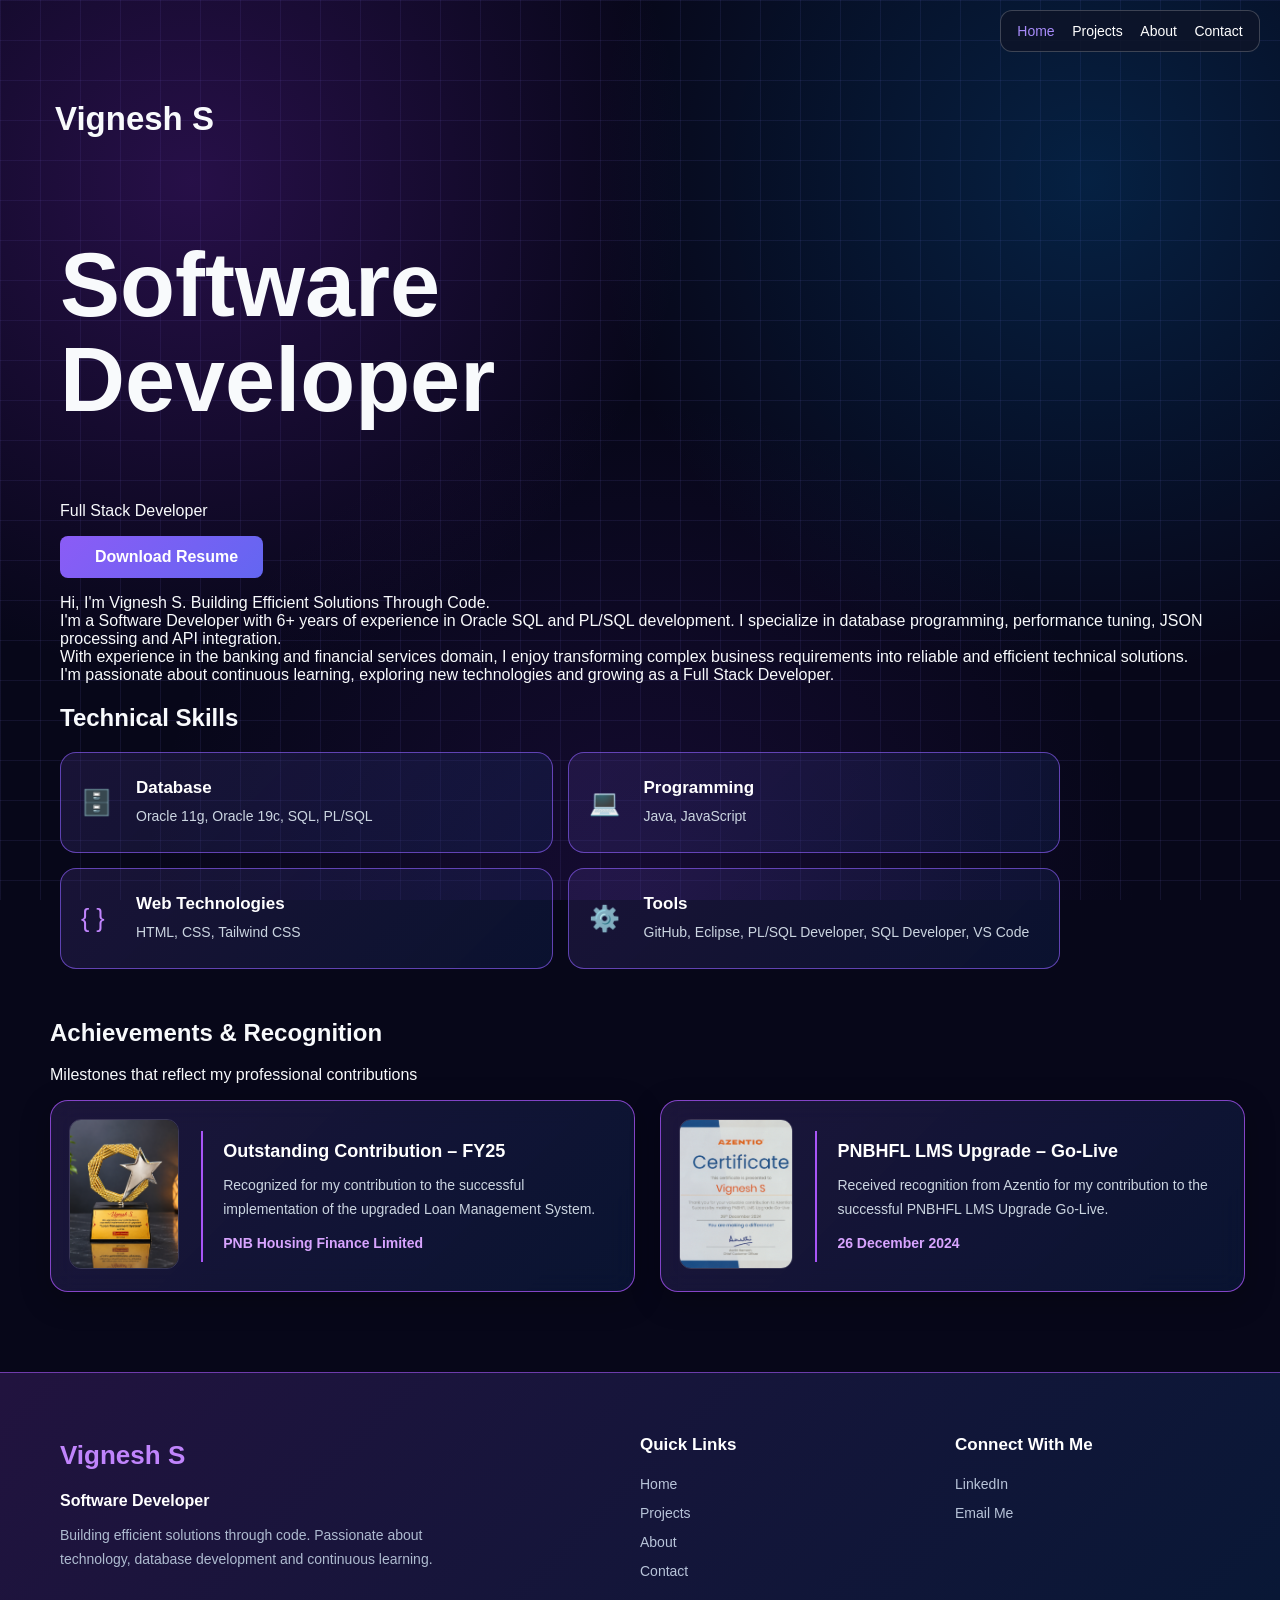
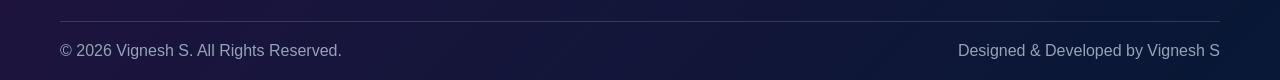
==== commit 96e5b36c: "update 17" ====
--- a/index.html
+++ b/index.html
@@ -20,7 +20,7 @@
 </header>
 </head>
 
-    <!-- Header -->
+    <!-- Header 
      <h2 class="logo" id="secretTrigger" style="margin :70px 60px ;">Vignesh S</h2>
 
     <div id="secretMessage" class="secret-message">
@@ -45,14 +45,14 @@
             clickCount = 0;
         }
     });
-</script>
+</script>-->
 
 <body>
 
-<!--
+
     <header class="header">
         <h2 style="margin :100px 30px ;">Vignesh S</h2>
-    </header>-->
+    </header>
 
     <!-- Main introduction -->
     <main>
